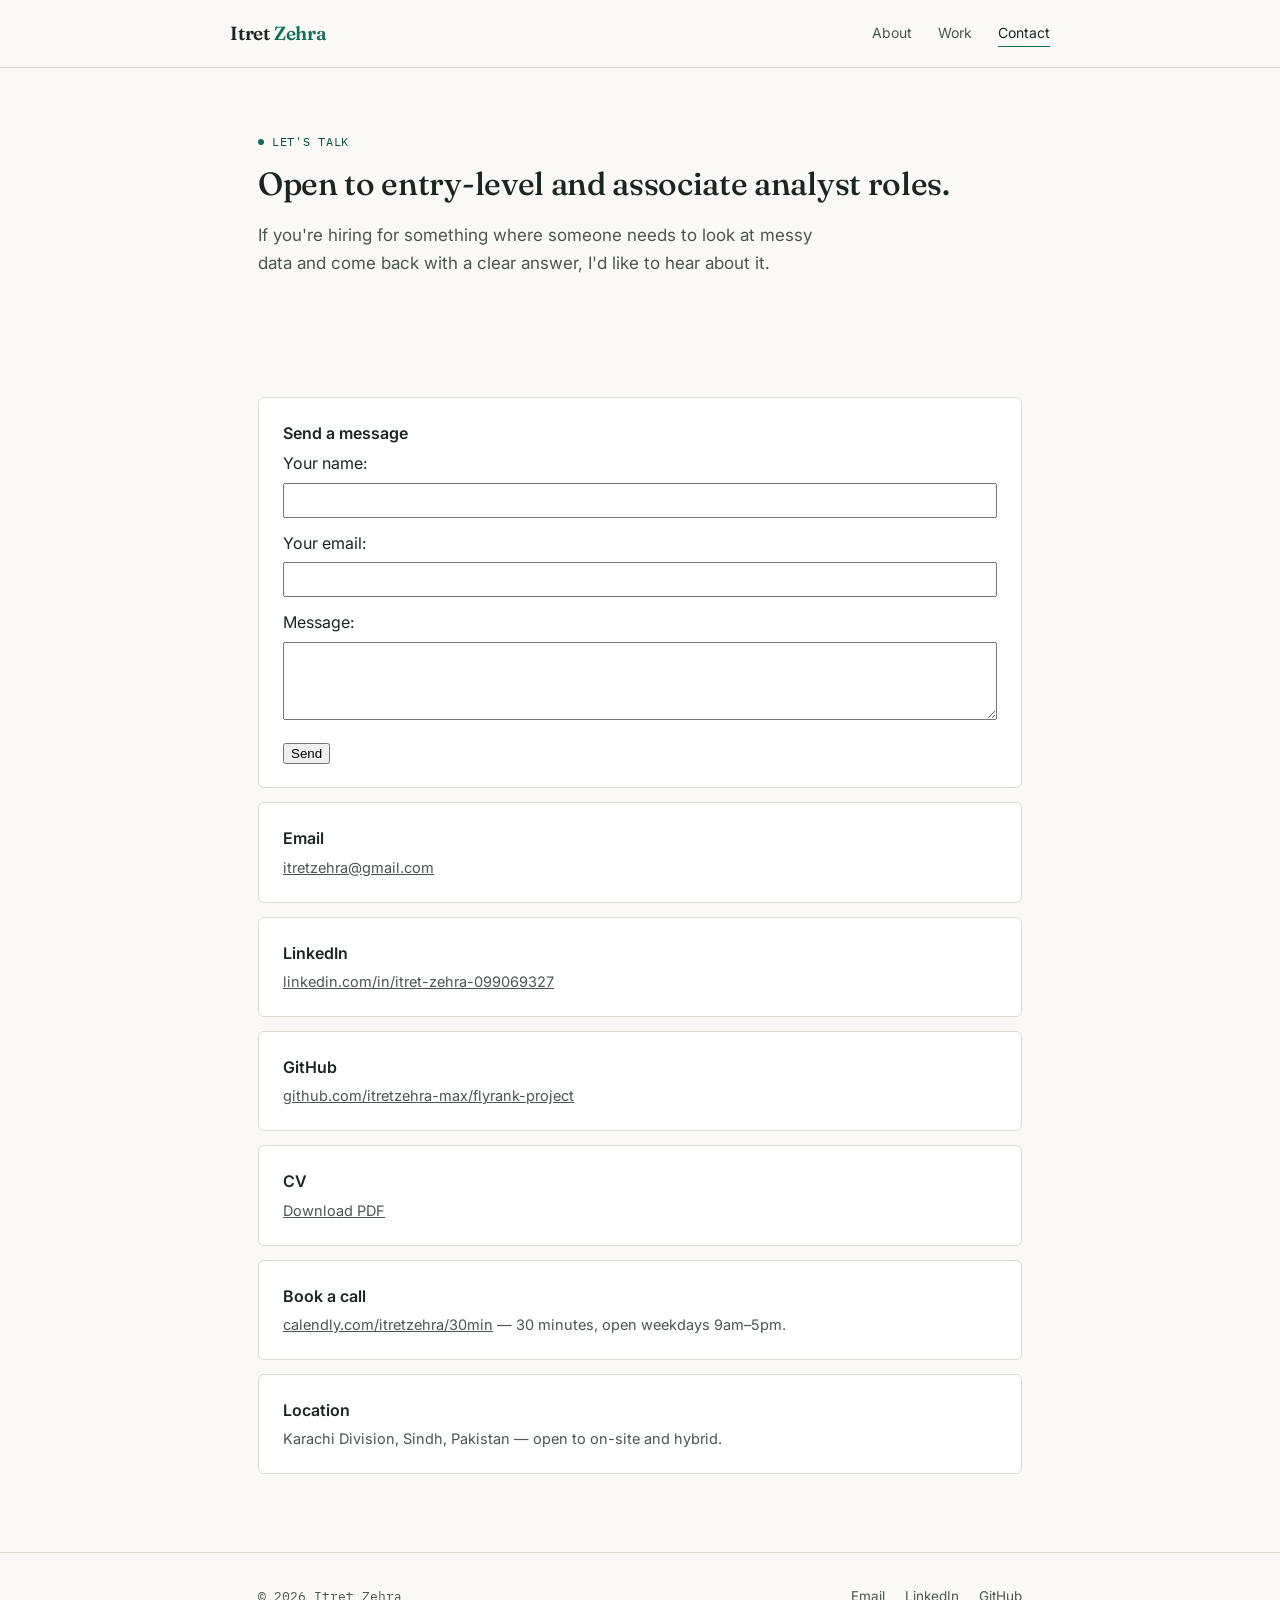
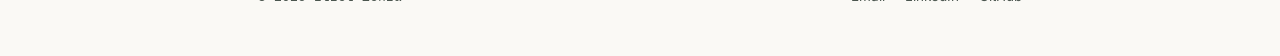
==== contact.html @ 7775c446 "Initial site upload" ====
<!DOCTYPE html>
<html lang="en">
<head>
<meta charset="UTF-8">
<meta name="viewport" content="width=device-width, initial-scale=1.0">
<title>Contact — Itret Zehra</title>
<meta name="description" content="Get in touch with Itret Zehra — book a call or send a message.">
<meta property="og:title" content="Contact — Itret Zehra">
<meta property="og:description" content="Get in touch with Itret Zehra — book a call or send a message.">
<meta property="og:type" content="website">
<meta property="og:url" content="https://itretzehra-max.github.io/contact.html">
<meta property="og:image" content="https://itretzehra-max.github.io/assets/og-image.png">
<meta property="og:image:width" content="1200">
<meta property="og:image:height" content="630">
<meta name="twitter:card" content="summary_large_image">
<meta name="twitter:title" content="Contact — Itret Zehra">
<meta name="twitter:description" content="Get in touch with Itret Zehra — book a call or send a message.">
<meta name="twitter:image" content="https://itretzehra-max.github.io/assets/og-image.png">
<link rel="icon" type="image/png" sizes="32x32" href="assets/favicon-32.png">
<link rel="icon" type="image/png" sizes="16x16" href="assets/favicon-16.png">
<link rel="apple-touch-icon" sizes="180x180" href="assets/apple-touch-icon.png">
<link rel="stylesheet" href="style.css">
</head>
<body>

<header class="site">
  <div class="wrap navrow">
    <a class="brand" href="index.html">Itret <span>Zehra</span></a>
    <nav class="links">
      <a href="index.html">About</a>
      <a href="projects.html">Work</a>
      <a href="contact.html" class="active">Contact</a>
    </nav>
  </div>
</header>

<main class="wrap">

  <section class="hero" style="border-top:none;">
    <div class="eyebrow">Let's talk</div>
    <h1 style="font-size:32px;">Open to entry-level and associate analyst roles.</h1>
    <p class="lede">
      If you're hiring for something where someone needs to look at messy data and come
      back with a clear answer, I'd like to hear about it.
    </p>
  </section>

  <section style="border-top:none;">
        <div class="card">
      <h3>Send a message</h3>
      <form action="https://formspree.io/f/xaewvdya" method="POST">
        <label>
          Your name:
          <input type="text" name="name" required style="width:100%; padding:8px; margin:6px 0 12px; box-sizing:border-box;">
        </label>
        <label>
          Your email:
          <input type="email" name="email" required style="width:100%; padding:8px; margin:6px 0 12px; box-sizing:border-box;">
        </label>
        <label>
          Message:
          <textarea name="message" rows="4" required style="width:100%; padding:8px; margin:6px 0 12px; box-sizing:border-box;"></textarea>
        </label>
        <button type="submit">Send</button>
      </form>
    </div>
    <div class="card">
      <h3>Email</h3>
      <p><a href="mailto:itretzehra@gmail.com">itretzehra@gmail.com</a></p>
    </div>
    <div class="card">
      <h3>LinkedIn</h3>
      <p><a href="https://www.linkedin.com/in/itret-zehra-099069327/" target="_blank" rel="noopener">linkedin.com/in/itret-zehra-099069327</a></p>
    </div>
    <div class="card">
      <h3>GitHub</h3>
      <p><a href="https://github.com/itretzehra-max/flyrank-project" target="_blank" rel="noopener">github.com/itretzehra-max/flyrank-project</a></p>
    </div>
    <div class="card">
      <h3>CV</h3>
      <p><a href="itret-zehra-cv.pdf" target="_blank" rel="noopener">Download PDF</a></p>
    </div>
    <div class="card">
      <h3>Book a call</h3>
      <p><a href="https://calendly.com/itretzehra/30min" target="_blank" rel="noopener">calendly.com/itretzehra/30min</a> — 30 minutes, open weekdays 9am–5pm.</p>
    </div>
    <div class="card">
      <h3>Location</h3>
      <p>Karachi Division, Sindh, Pakistan — open to on-site and hybrid.</p>
    </div>
  </section>

</main>

<footer>
  <div class="wrap">
    <span class="small">© 2026 Itret Zehra</span>
    <div class="flinks">
      <a href="mailto:itretzehra@gmail.com">Email</a>
      <a href="https://www.linkedin.com/in/itretzehra-099069327" target="_blank" rel="noopener">LinkedIn</a>
      <a href="https://github.com/itretzehra-max/flyrank-project" target="_blank" rel="noopener">GitHub</a>
    </div>
  </div>
</footer>

</body>
</html>
---- style.css ----
@import url('https://fonts.googleapis.com/css2?family=Fraunces:opsz,wght@9..144,400;9..144,500;9..144,600&family=Inter:wght@400;500;600&family=IBM+Plex+Mono:wght@400;500&display=swap');

:root{
  --bg:#FAF9F5;
  --ink:#1B2622;
  --ink-soft:#4B564F;
  --line:#DEDCD0;
  --teal:#0F6E56;
  --teal-deep:#085041;
  --paper:#FFFFFF;
}

*{box-sizing:border-box;}
html{scroll-behavior:smooth;}
body{
  margin:0;
  background:var(--bg);
  color:var(--ink);
  font-family:'Inter',sans-serif;
  font-size:16px;
  line-height:1.65;
}

::selection{background:var(--teal);color:#fff;}

a{color:inherit;}

.wrap{
  max-width:820px;
  margin:0 auto;
  padding:0 28px;
}

/* Nav */
header.site{
  border-bottom:1px solid var(--line);
  position:sticky;
  top:0;
  background:rgba(250,249,245,0.92);
  backdrop-filter:blur(6px);
  z-index:10;
}
.navrow{
  display:flex;
  align-items:center;
  justify-content:space-between;
  padding:18px 0;
}
.brand{
  font-family:'Fraunces',serif;
  font-weight:600;
  font-size:19px;
  letter-spacing:-0.01em;
  text-decoration:none;
}
.brand span{color:var(--teal);}
nav.links{display:flex;gap:26px;}
nav.links a{
  text-decoration:none;
  font-size:14px;
  color:var(--ink-soft);
  border-bottom:1px solid transparent;
  padding-bottom:2px;
  transition:border-color .15s ease, color .15s ease;
}
nav.links a:hover, nav.links a.active{
  color:var(--ink);
  border-bottom-color:var(--teal);
}

/* Eyebrow / labels */
.eyebrow{
  font-family:'IBM Plex Mono',monospace;
  font-size:12px;
  letter-spacing:0.06em;
  text-transform:uppercase;
  color:var(--teal-deep);
  display:flex;
  align-items:center;
  gap:8px;
}
.eyebrow::before{
  content:'';
  width:6px;height:6px;border-radius:50%;
  background:var(--teal);
  display:inline-block;
}

/* Hero */
.hero{padding:64px 0 48px;}
.hero h1{
  font-family:'Fraunces',serif;
  font-weight:500;
  font-size:42px;
  line-height:1.15;
  margin:14px 0 18px;
  letter-spacing:-0.01em;
}
.hero p.lede{
  font-size:17px;
  color:var(--ink-soft);
  max-width:560px;
  margin:0 0 28px;
}
.hero .actions{display:flex;gap:14px;flex-wrap:wrap;}
.btn{
  display:inline-flex;
  align-items:center;
  gap:8px;
  padding:10px 18px;
  border-radius:4px;
  font-size:14px;
  text-decoration:none;
  border:1px solid var(--ink);
}
.btn.primary{background:var(--ink);color:var(--paper);}
.btn.ghost{border-color:var(--line);color:var(--ink-soft);}
.btn:hover{opacity:0.85;}

/* Trail: the signature element - a horizontal data-trail timeline */
.trail{
  position:relative;
  padding:34px 0 8px;
  margin:36px 0 8px;
}
.trail-line{
  position:absolute;
  top:47px;
  left:0;right:0;
  height:1px;
  background:var(--line);
}
.trail-points{
  display:flex;
  justify-content:space-between;
  position:relative;
}
.trail-point{
  display:flex;
  flex-direction:column;
  align-items:flex-start;
  width:31%;
}
.trail-dot{
  width:9px;height:9px;border-radius:50%;
  background:var(--paper);
  border:2px solid var(--teal);
  margin-bottom:14px;
  z-index:1;
}
.trail-point.current .trail-dot{background:var(--teal);}
.trail-year{
  font-family:'IBM Plex Mono',monospace;
  font-size:11px;
  color:var(--ink-soft);
  margin-bottom:4px;
}
.trail-role{font-weight:600;font-size:14px;margin-bottom:2px;}
.trail-org{font-size:13px;color:var(--ink-soft);}

/* Sections */
section{padding:44px 0;border-top:1px solid var(--line);}
section h2{
  font-family:'Fraunces',serif;
  font-weight:500;
  font-size:24px;
  margin:0 0 22px;
}

/* Cards */
.card{
  background:var(--paper);
  border:1px solid var(--line);
  border-radius:6px;
  padding:22px 24px;
  margin-bottom:14px;
}
.card h3{
  font-size:16px;
  margin:0 0 4px;
  font-weight:600;
}
.card .meta{
  font-family:'IBM Plex Mono',monospace;
  font-size:12px;
  color:var(--ink-soft);
  margin-bottom:10px;
}
.card p{margin:0;color:var(--ink-soft);font-size:14.5px;}
.card ul{margin:10px 0 0;padding-left:18px;color:var(--ink-soft);font-size:14.5px;}
.card ul li{margin-bottom:6px;}

/* Skills grid */
.skills{
  display:flex;
  flex-wrap:wrap;
  gap:10px;
}
.skill{
  font-family:'IBM Plex Mono',monospace;
  font-size:12.5px;
  padding:7px 12px;
  border:1px solid var(--line);
  border-radius:4px;
  background:var(--paper);
  color:var(--ink-soft);
}

/* Cert grid */
.certgrid{
  display:grid;
  grid-template-columns:1fr 1fr;
  gap:14px;
}
@media (max-width:620px){.certgrid{grid-template-columns:1fr;}}

/* Footer */
footer{
  border-top:1px solid var(--line);
  padding:32px 0 48px;
  margin-top:20px;
}
footer .wrap{
  display:flex;
  justify-content:space-between;
  align-items:center;
  flex-wrap:wrap;
  gap:14px;
}
footer .flinks{display:flex;gap:20px;}
footer a{font-size:13.5px;color:var(--ink-soft);text-decoration:none;}
footer a:hover{color:var(--teal-deep);}
.small{font-size:12.5px;color:var(--ink-soft);font-family:'IBM Plex Mono',monospace;}

/* Still-ugly note (assignment requirement, kept visible + honest) */
.honest{
  background:#F2EFE4;
  border:1px dashed var(--line);
  border-radius:6px;
  padding:16px 20px;
  font-size:13.5px;
  color:var(--ink-soft);
}
.honest strong{color:var(--ink);}

@media (max-width:640px){
  .hero h1{font-size:32px;}
  .trail-points{flex-direction:column;gap:20px;}
  .trail-point{width:100%;}
  .trail-line{display:none;}
  /* --- Week 3: interactivity & visual rhythm --- */

/* Cards lift subtly on hover — signals "this is worth reading" */
.card{
  transition: transform .18s ease, box-shadow .18s ease, border-color .18s ease;
}
.card:hover{
  transform: translateY(-3px);
  box-shadow: 0 8px 24px rgba(15,110,86,0.08);
  border-color: var(--teal);
}

/* Skill tags get a small hover state too, ties accent color through the page */
.skill{
  transition: background .15s ease, color .15s ease, border-color .15s ease;
}
.skill:hover{
  background: var(--teal);
  color:#fff;
  border-color: var(--teal);
}

/* Trail dots grow slightly on hover — small, tasteful motion on your signature element */
.trail-dot{
  transition: transform .15s ease;
}
.trail-point:hover .trail-dot{
  transform: scale(1.3);
}

/* Gentle fade-and-rise on page load so content doesn't just "appear" */
section, .hero{
  animation: rise .5s ease both;
}
.hero{animation-delay:0s;}
section:nth-of-type(1){animation-delay:.05s;}
section:nth-of-type(2){animation-delay:.1s;}
section:nth-of-type(3){animation-delay:.15s;}
section:nth-of-type(4){animation-delay:.2s;}

@keyframes rise{
  from{opacity:0; transform:translateY(10px);}
  to{opacity:1; transform:translateY(0);}
}

/* Respect users who prefer no motion */
@media (prefers-reduced-motion: reduce){
  .card, .skill, .trail-dot, section, .hero{
    animation:none;
    transition:none;
  }
}
}
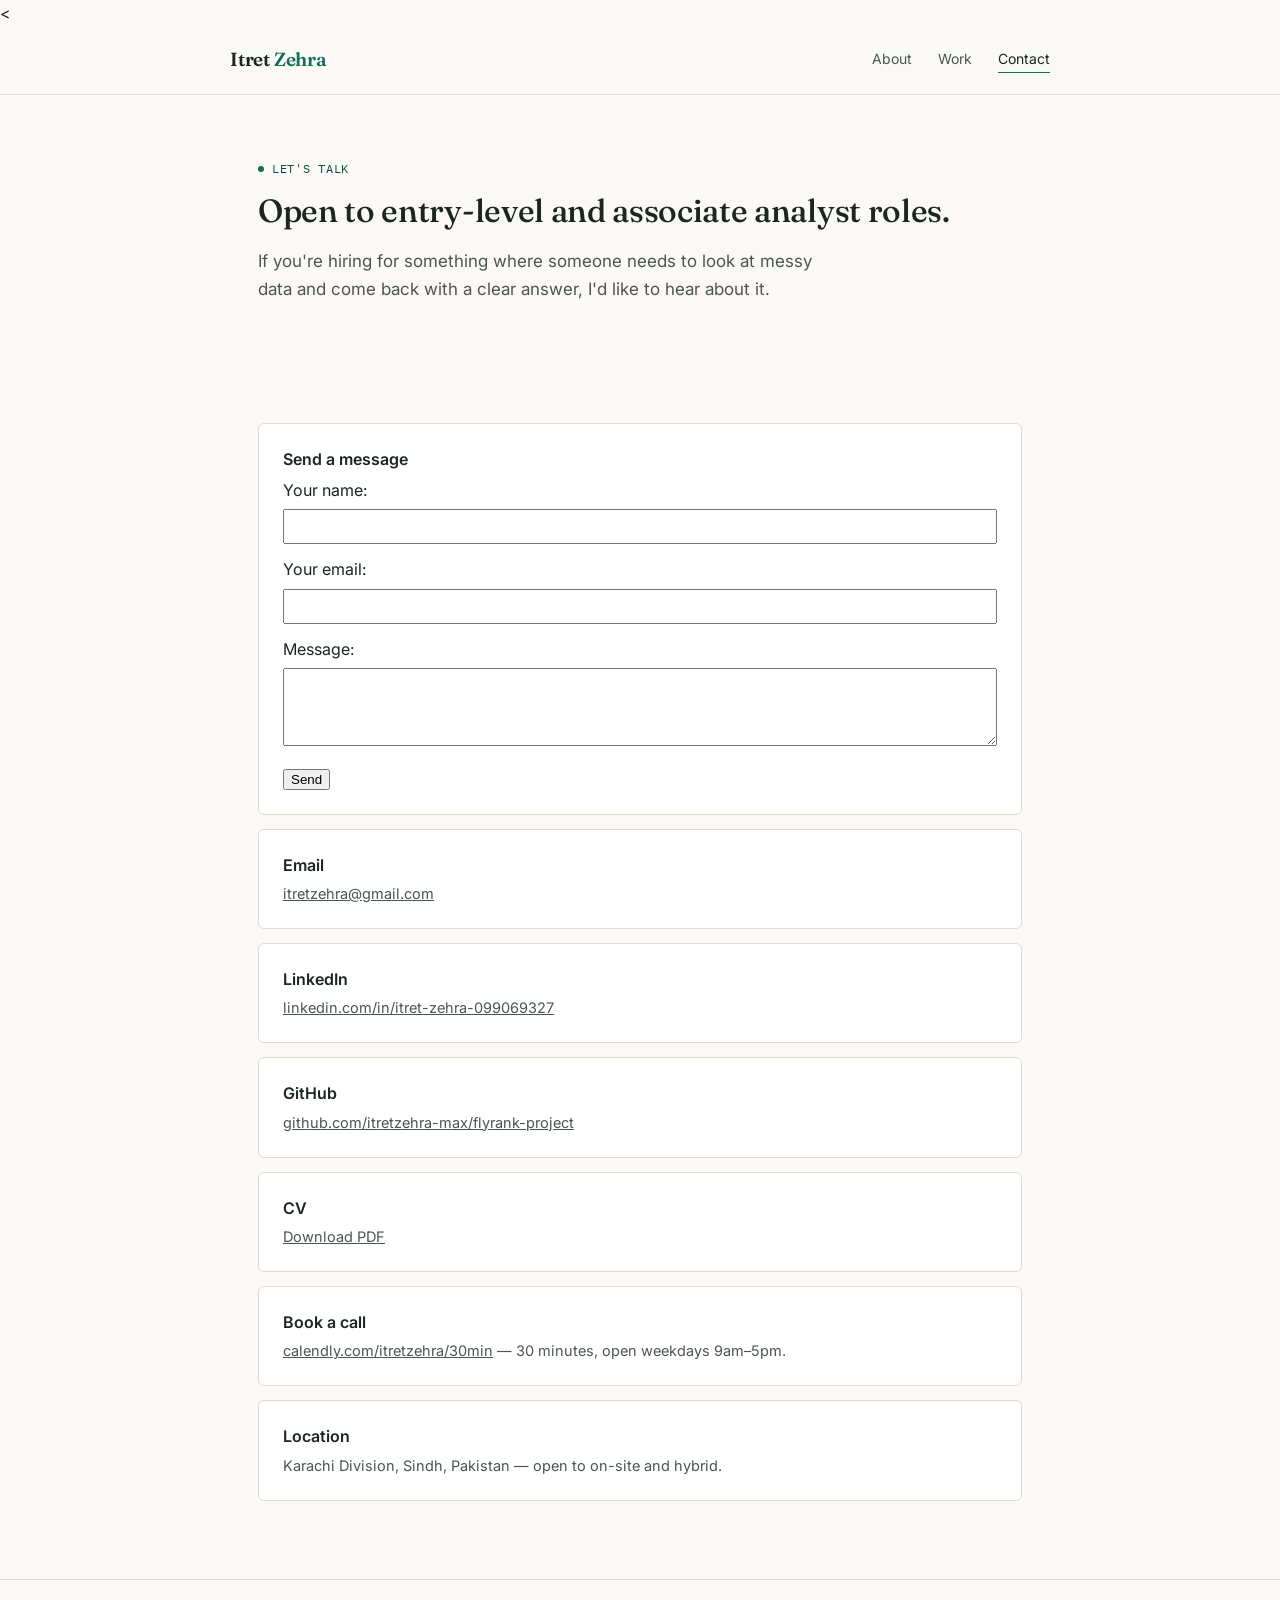
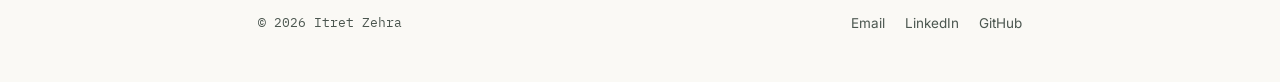
==== commit 2191f841: "Update contact.html" ====
--- a/contact.html
+++ b/contact.html
@@ -20,7 +20,10 @@
 <link rel="icon" type="image/png" sizes="16x16" href="assets/favicon-16.png">
 <link rel="apple-touch-icon" sizes="180x180" href="assets/apple-touch-icon.png">
 <link rel="stylesheet" href="style.css">
-</head>
+<<!-- Cloudflare Web Analytics -->
+<script type="module" src="https://static.cloudflareinsights.com/beacon.min.js" data-cf-beacon='{"token": "8ff88d904a914a99aacafa4775147bc5"}'></script>
+<!-- End Cloudflare Web Analytics -->
+  </head>
 <body>
 
 <header class="site">
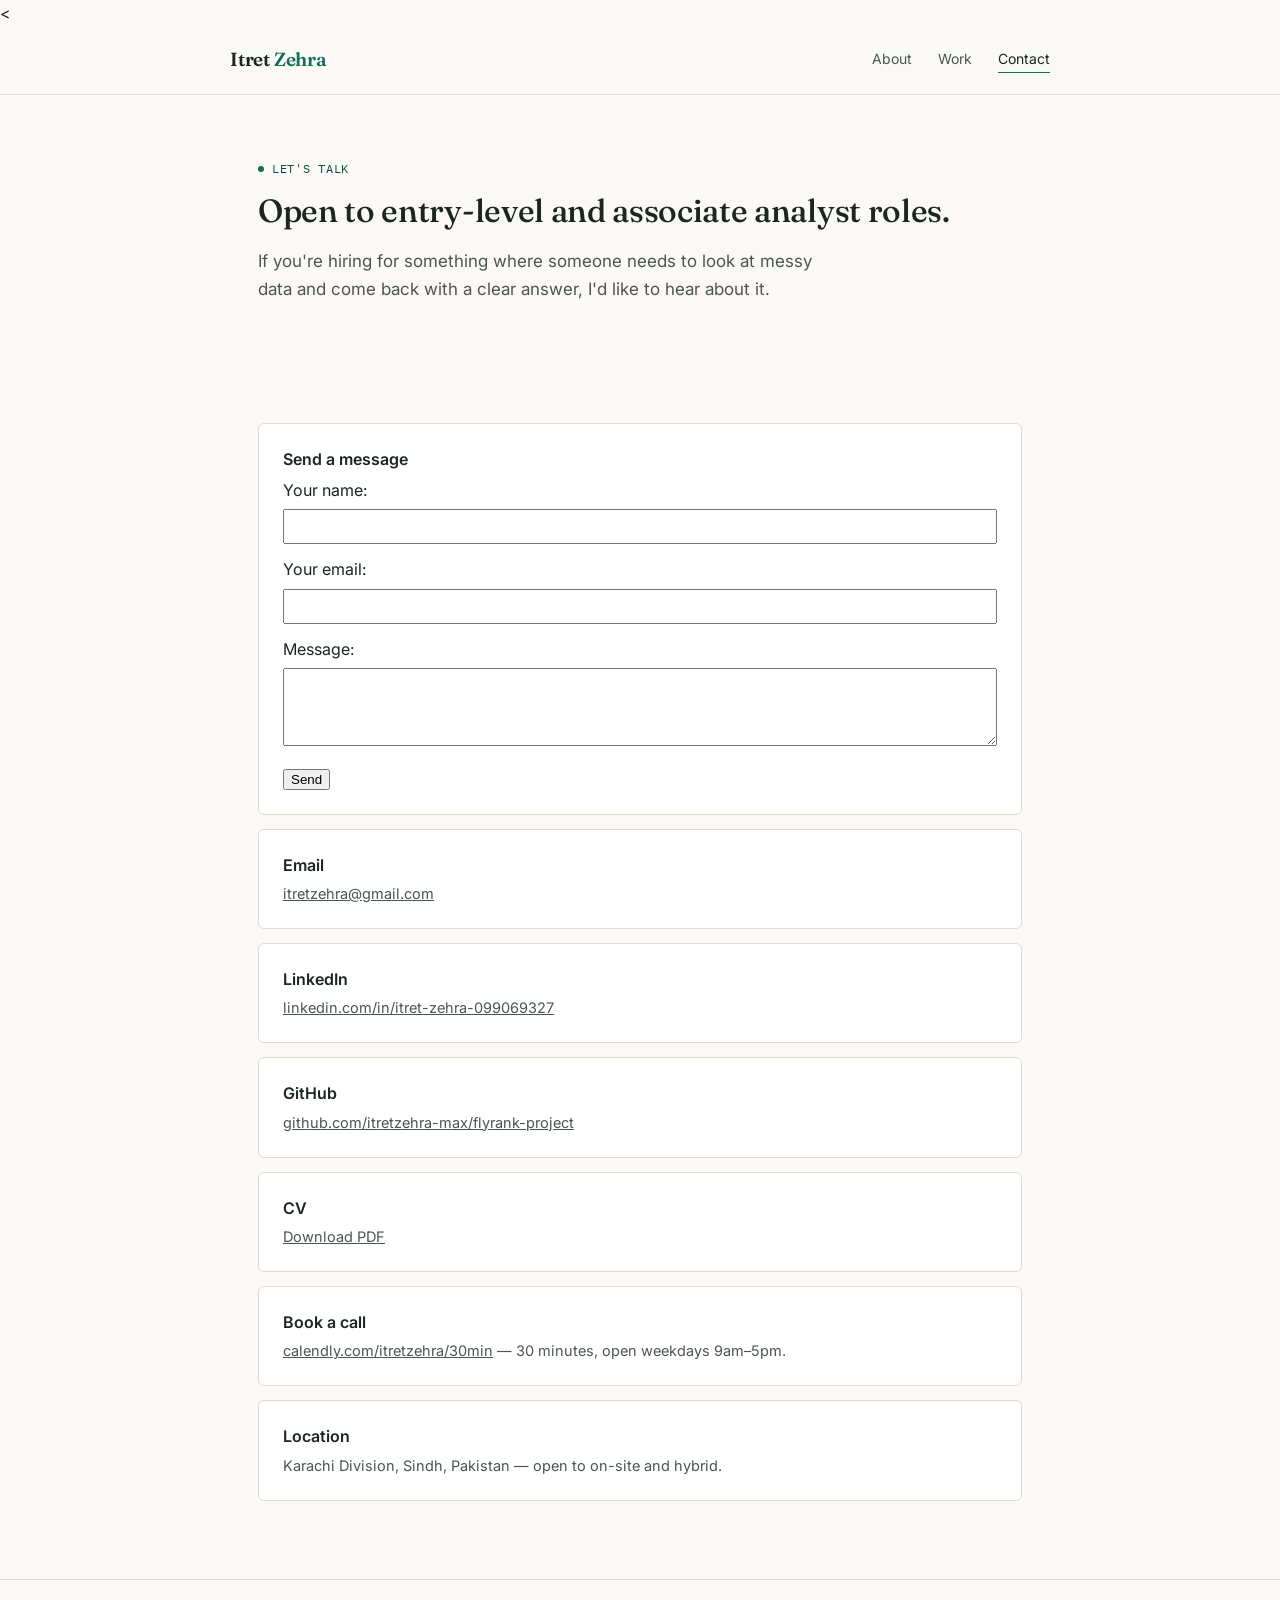
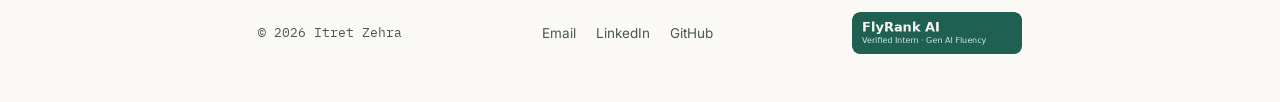
==== commit c8d6847c: "Update contact.html" ====
--- a/contact.html
+++ b/contact.html
@@ -21,7 +21,7 @@
 <link rel="apple-touch-icon" sizes="180x180" href="assets/apple-touch-icon.png">
 <link rel="stylesheet" href="style.css">
 <<!-- Cloudflare Web Analytics -->
-<script type="module" src="https://static.cloudflareinsights.com/beacon.min.js" data-cf-beacon='{"token": "8ff88d904a914a99aacafa4775147bc5"}'></script>
+<script type="module" src="https://static.cloudflareinsights.com/beacon.min.js" data-cf-beacon='{"token": "6bbcd8b20c4f4e0a93c7d015f82e0009"}'></script>
 <!-- End Cloudflare Web Analytics -->
   </head>
 <body>
@@ -100,9 +100,12 @@
     <span class="small">© 2026 Itret Zehra</span>
     <div class="flinks">
       <a href="mailto:itretzehra@gmail.com">Email</a>
-      <a href="https://www.linkedin.com/in/itretzehra-099069327" target="_blank" rel="noopener">LinkedIn</a>
+      <a href="https://www.linkedin.com/in/itret-zehra-099069327" target="_blank" rel="noopener">LinkedIn</a>
       <a href="https://github.com/itretzehra-max/flyrank-project" target="_blank" rel="noopener">GitHub</a>
     </div>
+    <a href="https://internship.flyrank.ai/verify?id=FR-D1-B55E4-68339" target="_blank" rel="noopener" class="flyrank-badge">
+      <img src="assets/flyrank-badge.png" alt="FlyRank AI Verified Intern - General AI Fluency" width="170" height="42">
+    </a>
   </div>
 </footer>
 
--- a/style.css
+++ b/style.css
@@ -230,6 +230,9 @@
 footer .flinks{display:flex;gap:20px;}
 footer a{font-size:13.5px;color:var(--ink-soft);text-decoration:none;}
 footer a:hover{color:var(--teal-deep);}
+.flyrank-badge{display:inline-block;line-height:0;opacity:.9;transition:opacity .15s ease;}
+.flyrank-badge:hover{opacity:1;}
+.flyrank-badge img{display:block;border-radius:8px;}
 .small{font-size:12.5px;color:var(--ink-soft);font-family:'IBM Plex Mono',monospace;}
 
 /* Still-ugly note (assignment requirement, kept visible + honest) */
